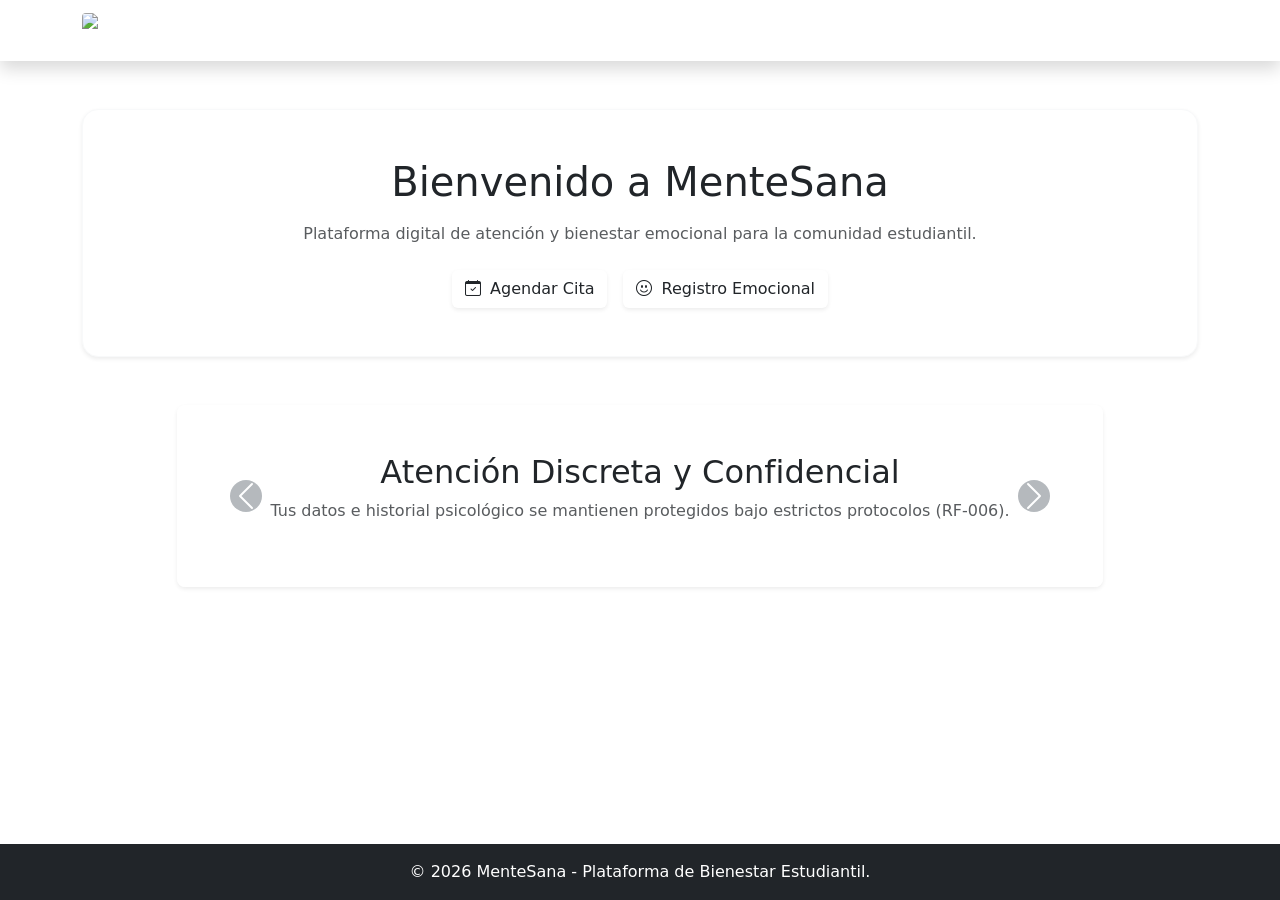
==== index.html @ 81ce1875 "Estructura completa del proyecto MENTE_SANA" ====
<!DOCTYPE html>
<html lang="es">
<head>
  <meta charset="UTF-8">
  <meta name="viewport" content="width=device-width, initial-scale=1.0">
  <meta name="description" content="Plataforma MenteSana para bienestar psicológico estudiantil">
  <title>MenteSana - Inicio</title>

  <!-- Bootstrap 5 CSS CDN -->
  <link href="https://cdn.jsdelivr.net/npm/bootstrap@5.3.3/dist/css/bootstrap.min.css" rel="stylesheet">
  <!-- Bootstrap Icons CDN -->
  <link rel="stylesheet" href="https://cdn.jsdelivr.net/npm/bootstrap-icons@1.11.3/font/bootstrap-icons.min.css">

  <!-- CORRECCIÓN AQUÍ: Se agregó rel="stylesheet" -->
  <link rel="stylesheet" href="styles.css">
</head>
<body class="d-flex flex-column min-vh-100">

  <!-- HEADER Y NAVBAR -->
  <header>
    <nav class="navbar navbar-expand-lg navbar-dark navbar-custom shadow">
      <div class="container">
        
        <!-- LOGO DE MENTESANA -->
        <a class="navbar-brand fw-bold d-flex align-items-center gap-2 text-white" href="index.html">
          <img src="img/logo-mentesana.jpeg" alt="Logo MenteSana" height="35" class="d-inline-block align-text-top rounded-1">
          MenteSana
        </a>

        <button class="navbar-toggler border-white" type="button" data-bs-toggle="collapse" data-bs-target="#navbarNav" aria-controls="navbarNav" aria-expanded="false" aria-label="Abrir menú de navegación">
          <span class="navbar-toggler-icon"></span>
        </button>
        <div class="collapse navbar-collapse" id="navbarNav">
          <ul class="navbar-nav ms-auto">
            <li class="nav-item"><a class="nav-link active text-white fw-bold" href="index.html">Inicio</a></li>
            <li class="nav-item"><a class="nav-link text-white" href="citas.html">Citas</a></li>
            <li class="nav-item"><a class="nav-link text-white" href="emocional.html">Diario y Contacto</a></li>
            <li class="nav-item"><a class="nav-link text-white" href="admin.html">Acceso Admin</a></li>
          </ul>
        </div>
      </div>
    </nav>
  </header>

  <!-- MAIN / CONTENIDO PRINCIPAL -->
  <main class="container my-5">
    
    <!-- SECCIÓN HERO DE BIENVENIDA -->
    <section id="hero" class="text-center py-5 px-3 rounded-4 shadow-sm mb-5 bg-white border border-light">
      <div class="row justify-content-center">
        <div class="col-12 col-lg-8">
          <h1 class="h1-style mb-3">Bienvenido a MenteSana</h1>
          <p class="subtitulo text-muted mb-4">Plataforma digital de atención y bienestar emocional para la comunidad estudiantil.</p>
          <div class="d-flex justify-content-center gap-3 flex-wrap">
            <a href="citas.html" class="btn btn-primary-mente rounded-2 shadow-sm">
              <i class="bi bi-calendar-check me-1" aria-hidden="true"></i> Agendar Cita
            </a>
            <a href="emocional.html" class="btn btn-secondary-mente rounded-2 shadow-sm">
              <i class="bi bi-emoji-smile me-1" aria-hidden="true"></i> Registro Emocional
            </a>
          </div>
        </div>
      </div>
    </section>

    <!-- CARRUSEL DE BOOTSTRAP -->
    <section class="row justify-content-center mb-5">
      <div class="col-12 col-md-10">
        <div id="carouselBienestar" class="carousel slide rounded-3 overflow-hidden shadow-sm" data-bs-ride="carousel">
          <div class="carousel-indicators">
            <button type="button" data-bs-target="#carouselBienestar" data-bs-slide-to="0" class="active" aria-current="true" aria-label="Diapositiva 1"></button>
            <button type="button" data-bs-target="#carouselBienestar" data-bs-slide-to="1" aria-label="Diapositiva 2"></button>
          </div>
          <div class="carousel-inner">
            <div class="carousel-item active bg-white p-5 text-center">
              <i class="bi bi-shield-heart display-4 mb-3 text-primary-mente" aria-hidden="true"></i>
              <h2 class="h2-style">Atención Discreta y Confidencial</h2>
              <p class="text-muted">Tus datos e historial psicológico se mantienen protegidos bajo estrictos protocolos (RF-006).</p>
            </div>
            <div class="carousel-item bg-white p-5 text-center">
              <i class="bi bi-clock-history display-4 mb-3 text-primary-mente" aria-hidden="true"></i>
              <h2 class="h2-style">Gestión de Citas Rápida</h2>
              <p class="text-muted">Consulta la disponibilidad de los especialistas y agenda tu cita médica web en pocos clics (RF-002).</p>
            </div>
          </div>
          <button class="carousel-control-prev" type="button" data-bs-target="#carouselBienestar" data-bs-slide="prev">
            <span class="carousel-control-prev-icon bg-secondary rounded-circle" aria-hidden="true"></span>
            <span class="visually-hidden">Anterior</span>
          </button>
          <button class="carousel-control-next" type="button" data-bs-target="#carouselBienestar" data-bs-slide="next">
            <span class="carousel-control-next-icon bg-secondary rounded-circle" aria-hidden="true"></span>
            <span class="visually-hidden">Siguiente</span>
          </button>
        </div>
      </div>
    </section>

  </main>

  <!-- FOOTER SEMÁNTICO -->
  <footer class="text-center py-3 mt-auto bg-dark text-white">
    <div class="container">
      <p class="mb-0">&copy; 2026 MenteSana - Plataforma de Bienestar Estudiantil.</p>
    </div>
  </footer>

  <!-- BOOTSTRAP JS -->
  <script src="https://cdn.jsdelivr.net/npm/bootstrap@5.3.3/dist/js/bootstrap.bundle.min.js"></script>
</body>
</html>
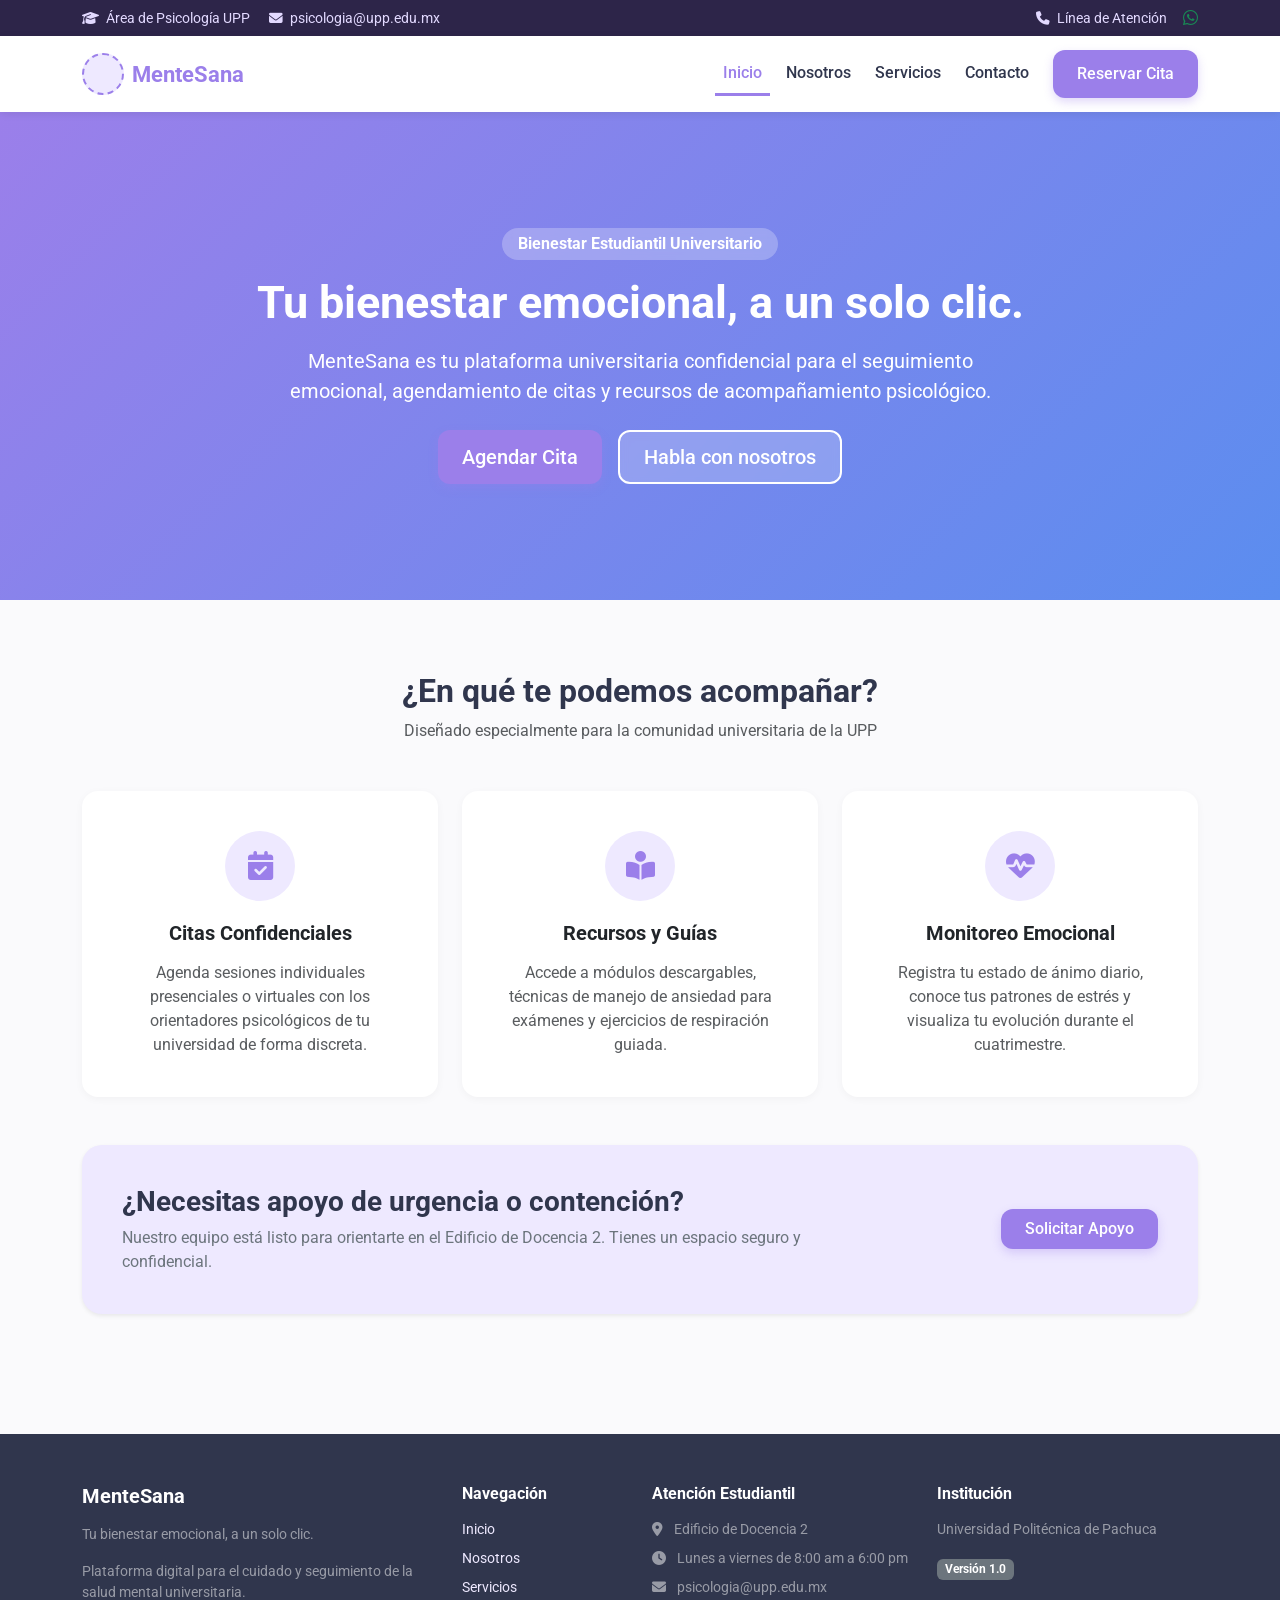
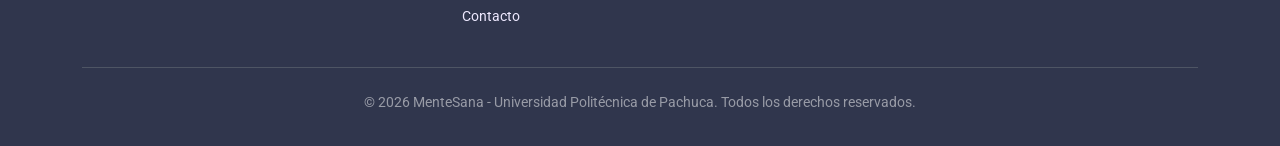
==== commit ea852fef: "Creacion de index con colores y formas de acuerdo a la guia de estilo :wq# Creacion de index con col" ====
--- a/index.html
+++ b/index.html
@@ -1,110 +1,185 @@
 <!DOCTYPE html>
 <html lang="es">
 <head>
-  <meta charset="UTF-8">
-  <meta name="viewport" content="width=device-width, initial-scale=1.0">
-  <meta name="description" content="Plataforma MenteSana para bienestar psicológico estudiantil">
-  <title>MenteSana - Inicio</title>
+    <meta charset="UTF-8">
+    <meta name="viewport" content="width=device-width, initial-scale=1.0">
+    <title>MenteSana - Inicio</title>
 
-  <!-- Bootstrap 5 CSS CDN -->
-  <link href="https://cdn.jsdelivr.net/npm/bootstrap@5.3.3/dist/css/bootstrap.min.css" rel="stylesheet">
-  <!-- Bootstrap Icons CDN -->
-  <link rel="stylesheet" href="https://cdn.jsdelivr.net/npm/bootstrap-icons@1.11.3/font/bootstrap-icons.min.css">
-
-  <!-- CORRECCIÓN AQUÍ: Se agregó rel="stylesheet" -->
-  <link rel="stylesheet" href="styles.css">
+    <!-- Bootstrap 5 CSS -->
+    <link href="https://cdn.jsdelivr.net/npm/bootstrap@5.3.3/dist/css/bootstrap.min.css" rel="stylesheet">
+    <!-- FontAwesome para Iconos -->
+    <link rel="stylesheet" href="https://cdnjs.cloudflare.com/ajax/libs/font-awesome/6.5.1/css/all.min.css">
+    <!-- Google Fonts (Roboto) -->
+    <link href="https://fonts.googleapis.com/css2?family=Roboto:wght@300;400;500;700&display=swap" rel="stylesheet">
+    
+    <!-- Estilos Propios (Vinculados a css/estilos.css) -->
+    <link rel="stylesheet" href="css/estilos.css">
 </head>
 <body class="d-flex flex-column min-vh-100">
 
-  <!-- HEADER Y NAVBAR -->
-  <header>
-    <nav class="navbar navbar-expand-lg navbar-dark navbar-custom shadow">
-      <div class="container">
-        
-        <!-- LOGO DE MENTESANA -->
-        <a class="navbar-brand fw-bold d-flex align-items-center gap-2 text-white" href="index.html">
-          <img src="img/logo-mentesana.jpeg" alt="Logo MenteSana" height="35" class="d-inline-block align-text-top rounded-1">
-          MenteSana
-        </a>
+    <!-- 1. BARRA SUPERIOR DE CONTACTO E INFORMACIÓN UNIVERSITARIA -->
+    <div class="top-bar py-2">
+        <div class="container d-flex justify-content-between align-items-center flex-wrap gap-2">
+            <div>
+                <span class="me-3"><i class="fa-solid fa-graduation-cap me-1"></i> Área de Psicología UPP</span>
+                <span><i class="fa-solid fa-envelope me-1"></i> psicologia@upp.edu.mx</span>
+            </div>
+            <div class="d-flex align-items-center gap-3">
+                <a href="contacto.html"><i class="fa-solid fa-phone me-1"></i> Línea de Atención</a>
+                <a href="https://wa.me/" target="_blank" class="text-success"><i class="fa-brands fa-whatsapp fa-lg"></i></a>
+            </div>
+        </div>
+    </div>
 
-        <button class="navbar-toggler border-white" type="button" data-bs-toggle="collapse" data-bs-target="#navbarNav" aria-controls="navbarNav" aria-expanded="false" aria-label="Abrir menú de navegación">
-          <span class="navbar-toggler-icon"></span>
-        </button>
-        <div class="collapse navbar-collapse" id="navbarNav">
-          <ul class="navbar-nav ms-auto">
-            <li class="nav-item"><a class="nav-link active text-white fw-bold" href="index.html">Inicio</a></li>
-            <li class="nav-item"><a class="nav-link text-white" href="citas.html">Citas</a></li>
-            <li class="nav-item"><a class="nav-link text-white" href="emocional.html">Diario y Contacto</a></li>
-            <li class="nav-item"><a class="nav-link text-white" href="admin.html">Acceso Admin</a></li>
-          </ul>
+    <!-- 2. BARRA DE NAVEGACIÓN -->
+    <nav class="navbar navbar-expand-lg navbar-mentesana sticky-top">
+        <div class="container">
+            <a class="navbar-brand d-flex align-items-center gap-2" href="index.html">
+                <!-- Espacio reservado para el nuevo logo -->
+                <div class="logo-placeholder">
+                    <!-- Aquí irá el tag <img> del nuevo logo -->
+                </div>
+                <span>Mente<span style="color: var(--morado-principal);">Sana</span></span>
+            </a>
+            <button class="navbar-toggler border-0" type="button" data-bs-toggle="collapse" data-bs-target="#navbarNav" aria-controls="navbarNav" aria-expanded="false" aria-label="Toggle navigation">
+                <span class="navbar-toggler-icon"></span>
+            </button>
+            <div class="collapse navbar-collapse" id="navbarNav">
+                <ul class="navbar-nav ms-auto gap-2">
+                    <li class="nav-item"><a class="nav-link active" href="index.html">Inicio</a></li>
+                    <li class="nav-item"><a class="nav-link" href="nosotros.html">Nosotros</a></li>
+                    <li class="nav-item"><a class="nav-link" href="servicios.html">Servicios</a></li>
+                    <li class="nav-item"><a class="nav-link" href="contacto.html">Contacto</a></li>
+                </ul>
+                <a href="contacto.html" class="btn btn-morado ms-lg-3 mt-2 mt-lg-0 px-4">Reservar Cita</a>
+            </div>
         </div>
-      </div>
     </nav>
-  </header>
 
-  <!-- MAIN / CONTENIDO PRINCIPAL -->
-  <main class="container my-5">
-    
-    <!-- SECCIÓN HERO DE BIENVENIDA -->
-    <section id="hero" class="text-center py-5 px-3 rounded-4 shadow-sm mb-5 bg-white border border-light">
-      <div class="row justify-content-center">
-        <div class="col-12 col-lg-8">
-          <h1 class="h1-style mb-3">Bienvenido a MenteSana</h1>
-          <p class="subtitulo text-muted mb-4">Plataforma digital de atención y bienestar emocional para la comunidad estudiantil.</p>
-          <div class="d-flex justify-content-center gap-3 flex-wrap">
-            <a href="citas.html" class="btn btn-primary-mente rounded-2 shadow-sm">
-              <i class="bi bi-calendar-check me-1" aria-hidden="true"></i> Agendar Cita
-            </a>
-            <a href="emocional.html" class="btn btn-secondary-mente rounded-2 shadow-sm">
-              <i class="bi bi-emoji-smile me-1" aria-hidden="true"></i> Registro Emocional
-            </a>
-          </div>
+    <!-- 3. HERO / PRESENTACIÓN PRINCIPAL -->
+    <header class="hero-section text-center d-flex align-items-center">
+        <div class="container py-3">
+            <span class="badge rounded-pill px-3 py-2 mb-3 fs-6" style="background-color: rgba(255,255,255,0.25); backdrop-filter: blur(5px);">
+                Bienestar Estudiantil Universitario
+            </span>
+            <h1 class="display-4 fw-bold mb-3">Tu bienestar emocional, a un solo clic.</h1>
+            <p class="lead mb-4 mx-auto" style="max-width: 720px;">
+                MenteSana es tu plataforma universitaria confidencial para el seguimiento emocional, agendamiento de citas y recursos de acompañamiento psicológico.
+            </p>
+            
+            <!-- Espacio reservado para imagen principal si deciden agregarla después -->
+            <div class="hero-img-placeholder mb-4 d-none">
+                <!-- Aquí irá el tag <img> principal -->
+            </div>
+
+            <div class="d-flex justify-content-center gap-3 flex-wrap">
+                <a href="servicios.html" class="btn btn-morado btn-lg px-4">Agendar Cita</a>
+                <a href="contacto.html" class="btn btn-outline-lavanda btn-lg px-4">Habla con nosotros</a>
+            </div>
         </div>
-      </div>
-    </section>
+    </header>
 
-    <!-- CARRUSEL DE BOOTSTRAP -->
-    <section class="row justify-content-center mb-5">
-      <div class="col-12 col-md-10">
-        <div id="carouselBienestar" class="carousel slide rounded-3 overflow-hidden shadow-sm" data-bs-ride="carousel">
-          <div class="carousel-indicators">
-            <button type="button" data-bs-target="#carouselBienestar" data-bs-slide-to="0" class="active" aria-current="true" aria-label="Diapositiva 1"></button>
-            <button type="button" data-bs-target="#carouselBienestar" data-bs-slide-to="1" aria-label="Diapositiva 2"></button>
-          </div>
-          <div class="carousel-inner">
-            <div class="carousel-item active bg-white p-5 text-center">
-              <i class="bi bi-shield-heart display-4 mb-3 text-primary-mente" aria-hidden="true"></i>
-              <h2 class="h2-style">Atención Discreta y Confidencial</h2>
-              <p class="text-muted">Tus datos e historial psicológico se mantienen protegidos bajo estrictos protocolos (RF-006).</p>
+    <!-- 4. CONTENIDO PRINCIPAL Y CARACTERÍSTICAS -->
+    <main class="container my-5 py-4">
+        <div class="text-center mb-5">
+            <h2 class="fw-bold" style="color: var(--texto-principal);">¿En qué te podemos acompañar?</h2>
+            <p class="text-muted">Diseñado especialmente para la comunidad universitaria de la UPP</p>
+        </div>
+
+        <div class="row g-4 text-center">
+            <div class="col-md-4">
+                <div class="card card-servicio h-100 p-4 border-0">
+                    <div class="card-body">
+                        <div class="icon-container">
+                            <i class="fa-solid fa-calendar-check"></i>
+                        </div>
+                        <h3 class="h5 card-title fw-bold mb-3">Citas Confidenciales</h3>
+                        <p class="card-text text-muted">Agenda sesiones individuales presenciales o virtuales con los orientadores psicológicos de tu universidad de forma discreta.</p>
+                    </div>
+                </div>
             </div>
-            <div class="carousel-item bg-white p-5 text-center">
-              <i class="bi bi-clock-history display-4 mb-3 text-primary-mente" aria-hidden="true"></i>
-              <h2 class="h2-style">Gestión de Citas Rápida</h2>
-              <p class="text-muted">Consulta la disponibilidad de los especialistas y agenda tu cita médica web en pocos clics (RF-002).</p>
+            <div class="col-md-4">
+                <div class="card card-servicio h-100 p-4 border-0">
+                    <div class="card-body">
+                        <div class="icon-container">
+                            <i class="fa-solid fa-book-open-reader"></i>
+                        </div>
+                        <h3 class="h5 card-title fw-bold mb-3">Recursos y Guías</h3>
+                        <p class="card-text text-muted">Accede a módulos descargables, técnicas de manejo de ansiedad para exámenes y ejercicios de respiración guiada.</p>
+                    </div>
+                </div>
             </div>
-          </div>
-          <button class="carousel-control-prev" type="button" data-bs-target="#carouselBienestar" data-bs-slide="prev">
-            <span class="carousel-control-prev-icon bg-secondary rounded-circle" aria-hidden="true"></span>
-            <span class="visually-hidden">Anterior</span>
-          </button>
-          <button class="carousel-control-next" type="button" data-bs-target="#carouselBienestar" data-bs-slide="next">
-            <span class="carousel-control-next-icon bg-secondary rounded-circle" aria-hidden="true"></span>
-            <span class="visually-hidden">Siguiente</span>
-          </button>
+            <div class="col-md-4">
+                <div class="card card-servicio h-100 p-4 border-0">
+                    <div class="card-body">
+                        <div class="icon-container">
+                            <i class="fa-solid fa-heart-pulse"></i>
+                        </div>
+                        <h3 class="h5 card-title fw-bold mb-3">Monitoreo Emocional</h3>
+                        <p class="card-text text-muted">Registra tu estado de ánimo diario, conoce tus patrones de estrés y visualiza tu evolución durante el cuatrimestre.</p>
+                    </div>
+                </div>
+            </div>
         </div>
-      </div>
-    </section>
 
-  </main>
+        <!-- BANNER DE SOPORTE UNIVERSITARIO -->
+        <div class="uni-banner my-5 shadow-sm">
+            <div class="row align-items-center">
+                <div class="col-lg-8 text-center text-lg-start mb-3 mb-lg-0">
+                    <h3 class="fw-bold mb-2" style="color: var(--texto-principal);">¿Necesitas apoyo de urgencia o contención?</h3>
+                    <p class="mb-0 text-secondary">Nuestro equipo está listo para orientarte en el Edificio de Docencia 2. Tienes un espacio seguro y confidencial.</p>
+                </div>
+                <div class="col-lg-4 text-center text-lg-end">
+                    <a href="contacto.html" class="btn btn-morado px-4 py-2">Solicitar Apoyo</a>
+                </div>
+            </div>
+        </div>
+    </main>
 
-  <!-- FOOTER SEMÁNTICO -->
-  <footer class="text-center py-3 mt-auto bg-dark text-white">
-    <div class="container">
-      <p class="mb-0">&copy; 2026 MenteSana - Plataforma de Bienestar Estudiantil.</p>
-    </div>
-  </footer>
+    <!-- 5. PIE DE PÁGINA (FOOTER COMPLETO DE 4 COLUMNAS) -->
+    <footer class="footer-mentesana mt-auto">
+        <div class="container">
+            <div class="row g-4 mb-4 text-start">
+                <!-- Columna 1: Nombre y Eslogan -->
+                <div class="col-lg-4 col-md-6">
+                    <h5 class="fw-bold mb-3 text-white">MenteSana</h5>
+                    <p class="small text-white-50">Tu bienestar emocional, a un solo clic.</p>
+                    <p class="small text-white-50">Plataforma digital para el cuidado y seguimiento de la salud mental universitaria.</p>
+                </div>
+                <!-- Columna 2: Navegación -->
+                <div class="col-lg-2 col-md-6">
+                    <h6 class="fw-bold mb-3 text-white">Navegación</h6>
+                    <ul class="list-unstyled small">
+                        <li class="mb-2"><a href="index.html">Inicio</a></li>
+                        <li class="mb-2"><a href="nosotros.html">Nosotros</a></li>
+                        <li class="mb-2"><a href="servicios.html">Servicios</a></li>
+                        <li class="mb-2"><a href="contacto.html">Contacto</a></li>
+                    </ul>
+                </div>
+                <!-- Columna 3: Atención y Emergencias -->
+                <div class="col-lg-3 col-md-6">
+                    <h6 class="fw-bold mb-3 text-white">Atención Estudiantil</h6>
+                    <p class="small text-white-50 mb-2"><i class="fa-solid fa-location-dot me-2"></i> Edificio de Docencia 2</p>
+                    <p class="small text-white-50 mb-2"><i class="fa-solid fa-clock me-2"></i> Lunes a viernes de 8:00 am a 6:00 pm</p>
+                    <p class="small text-white-50"><i class="fa-solid fa-envelope me-2"></i> psicologia@upp.edu.mx</p>
+                </div>
+                <!-- Columna 4: Institucional -->
+                <div class="col-lg-3 col-md-6">
+                    <h6 class="fw-bold mb-3 text-white">Institución</h6>
+                    <p class="small text-white-50">Universidad Politécnica de Pachuca</p>
+                    <span class="badge bg-secondary">Versión 1.0</span>
+                </div>
+            </div>
+            <hr class="border-secondary opacity-50">
+            <div class="text-center py-2">
+                <p class="mb-0 small text-white-50">&copy; 2026 MenteSana - Universidad Politécnica de Pachuca. Todos los derechos reservados.</p>
+            </div>
+        </div>
+    </footer>
 
-  <!-- BOOTSTRAP JS -->
-  <script src="https://cdn.jsdelivr.net/npm/bootstrap@5.3.3/dist/js/bootstrap.bundle.min.js"></script>
+    <!-- Bootstrap 5 JS Bundle -->
+    <script src="https://cdn.jsdelivr.net/npm/bootstrap@5.3.3/dist/js/bootstrap.bundle.min.js"></script>
+    <!-- Script propio -->
+    <script src="js/main.js"></script>
 </body>
 </html>
--- a/css/estilos.css
+++ b/css/estilos.css
@@ -0,0 +1,251 @@
+/* ==========================================================================
+   MenteSana - Guía de Estilo Oficial (Material Design 3 Adaptado)
+   ========================================================================== */
+
+:root {
+    /* Paleta Oficial */
+    --morado-principal: #9B7FEA;
+    --azul-principal: #5B8DEF;
+    --azul-claro: #DCEEFF;
+    --lavanda: #EEE9FF;
+    --blanco: #FFFFFF;
+    --texto-principal: #30364D;
+
+    /* Variables secundarias */
+    --morado-hover: #8563E3;
+    --topbar-bg: #2D2549;
+    --topbar-text: #E2D9FF;
+    --bg-general: #FAFAFC;
+}
+
+/* Base Body y Tipografía */
+body {
+    font-family: 'Roboto', sans-serif;
+    color: var(--texto-principal);
+    background-color: var(--bg-general);
+}
+
+/* --------------------------------------------------------------------------
+   1. Top Bar Superior (Contactos / Info Rápida)
+   -------------------------------------------------------------------------- */
+.top-bar {
+    background-color: var(--topbar-bg);
+    color: var(--topbar-text);
+    font-size: 0.85rem;
+}
+
+.top-bar a {
+    color: var(--topbar-text);
+    text-decoration: none;
+    transition: color 0.2s ease;
+}
+
+.top-bar a:hover {
+    color: var(--blanco);
+}
+
+/* --------------------------------------------------------------------------
+   2. Navbar Principal
+   -------------------------------------------------------------------------- */
+.navbar-mentesana {
+    background-color: var(--blanco);
+    box-shadow: 0px 2px 8px rgba(0, 0, 0, 0.08);
+    padding-top: 0.75rem;
+    padding-bottom: 0.75rem;
+}
+
+.navbar-mentesana .navbar-brand {
+    color: var(--morado-principal);
+    font-weight: 700;
+    font-size: 1.4rem;
+}
+
+.navbar-mentesana .nav-link {
+    color: var(--texto-principal);
+    font-weight: 500;
+    padding: 0.5rem 1rem;
+    transition: all 0.2s ease;
+}
+
+.navbar-mentesana .nav-link:hover,
+.navbar-mentesana .nav-link.active {
+    color: var(--morado-principal);
+    border-bottom: 3px solid var(--morado-principal);
+}
+
+/* Placeholder para el Logo */
+.logo-placeholder {
+    width: 42px;
+    height: 42px;
+    border-radius: 50%;
+    border: 2px dashed var(--morado-principal);
+    background-color: var(--lavanda);
+    display: flex;
+    align-items: center;
+    justify-content: center;
+}
+
+/* --------------------------------------------------------------------------
+   3. Hero / Banner Principal
+   -------------------------------------------------------------------------- */
+.hero-section {
+    position: relative;
+    /* Fondo con degradado sobrio en lugar de la imagen */
+    background: linear-gradient(135deg, var(--morado-principal), var(--azul-principal));
+    color: var(--blanco);
+    padding: 100px 0;
+}
+
+.hero-section h1 {
+    font-size: 2.8rem;
+    font-weight: 700;
+}
+
+.hero-section p {
+    font-size: 1.25rem;
+    font-weight: 400;
+}
+
+/* Placeholder para la imagen principal del Hero */
+.hero-img-placeholder {
+    width: 100%;
+    max-width: 500px;
+    height: 250px;
+    margin: 0 auto;
+    border: 2px dashed rgba(255, 255, 255, 0.6);
+    border-radius: 16px;
+    background-color: rgba(255, 255, 255, 0.1);
+    display: flex;
+    align-items: center;
+    justify-content: center;
+    color: var(--blanco);
+}
+
+/* --------------------------------------------------------------------------
+   4. Botones (Material Design 3)
+   -------------------------------------------------------------------------- */
+.btn-morado {
+    background-color: var(--morado-principal);
+    color: var(--blanco);
+    border-radius: 12px;
+    font-weight: 500;
+    border: none;
+    padding: 12px 28px;
+    box-shadow: 0 4px 10px rgba(155, 127, 234, 0.3);
+    transition: all 0.3s ease;
+}
+
+.btn-morado:hover {
+    background-color: var(--morado-hover);
+    color: var(--blanco);
+    transform: translateY(-2px);
+    box-shadow: 0 6px 14px rgba(155, 127, 234, 0.4);
+}
+
+.btn-outline-lavanda {
+    background-color: rgba(255, 255, 255, 0.2);
+    color: var(--blanco);
+    border: 2px solid var(--blanco);
+    border-radius: 12px;
+    font-weight: 500;
+    padding: 10px 26px;
+    backdrop-filter: blur(4px);
+    transition: all 0.3s ease;
+}
+
+.btn-outline-lavanda:hover {
+    background-color: var(--blanco);
+    color: var(--morado-principal);
+    transform: translateY(-2px);
+}
+
+/* --------------------------------------------------------------------------
+   5. Tarjetas y Módulos
+   -------------------------------------------------------------------------- */
+.card-servicio {
+    background-color: var(--blanco);
+    border: 1px solid var(--lavanda);
+    border-radius: 16px;
+    transition: all 0.3s ease;
+    box-shadow: 0 2px 8px rgba(0, 0, 0, 0.04);
+}
+
+.card-servicio:hover {
+    transform: translateY(-5px);
+    box-shadow: 0 8px 20px rgba(155, 127, 234, 0.18);
+    border-color: var(--morado-principal);
+}
+
+.icon-container {
+    width: 70px;
+    height: 70px;
+    background-color: var(--lavanda);
+    color: var(--morado-principal);
+    border-radius: 50%;
+    display: flex;
+    align-items: center;
+    justify-content: center;
+    margin: 0 auto 1.25rem;
+    font-size: 1.8rem;
+}
+
+.uni-banner {
+    background-color: var(--lavanda);
+    border-radius: 20px;
+    padding: 40px;
+}
+
+/* --------------------------------------------------------------------------
+   6. Escala Emocional (RF-010)
+   -------------------------------------------------------------------------- */
+.emotion-scale input[type="radio"] {
+    display: none;
+}
+
+.emotion-scale label {
+    cursor: pointer;
+    font-size: 2rem;
+    padding: 12px;
+    border-radius: 50%;
+    border: 2px solid #e0e0e0;
+    transition: all 0.25s ease-in-out;
+    background-color: var(--blanco);
+    width: 60px;
+    height: 60px;
+    display: flex;
+    align-items: center;
+    justify-content: center;
+}
+
+.emotion-scale label:hover {
+    transform: translateY(-3px);
+    border-color: var(--morado-principal);
+    box-shadow: 0 4px 10px rgba(0, 0, 0, 0.1);
+}
+
+.emotion-scale input[type="radio"]:checked + label {
+    transform: scale(1.15);
+    border-color: var(--morado-principal);
+    background-color: var(--lavanda);
+    box-shadow: 0 4px 12px rgba(155, 127, 234, 0.3);
+}
+
+/* --------------------------------------------------------------------------
+   7. Footer (Pie de Página)
+   -------------------------------------------------------------------------- */
+.footer-mentesana {
+    background-color: var(--texto-principal);
+    color: var(--blanco);
+    padding-top: 50px;
+    padding-bottom: 25px;
+}
+
+.footer-mentesana a {
+    color: var(--lavanda);
+    text-decoration: none;
+    transition: color 0.2s ease;
+}
+
+.footer-mentesana a:hover {
+    color: var(--blanco);
+}
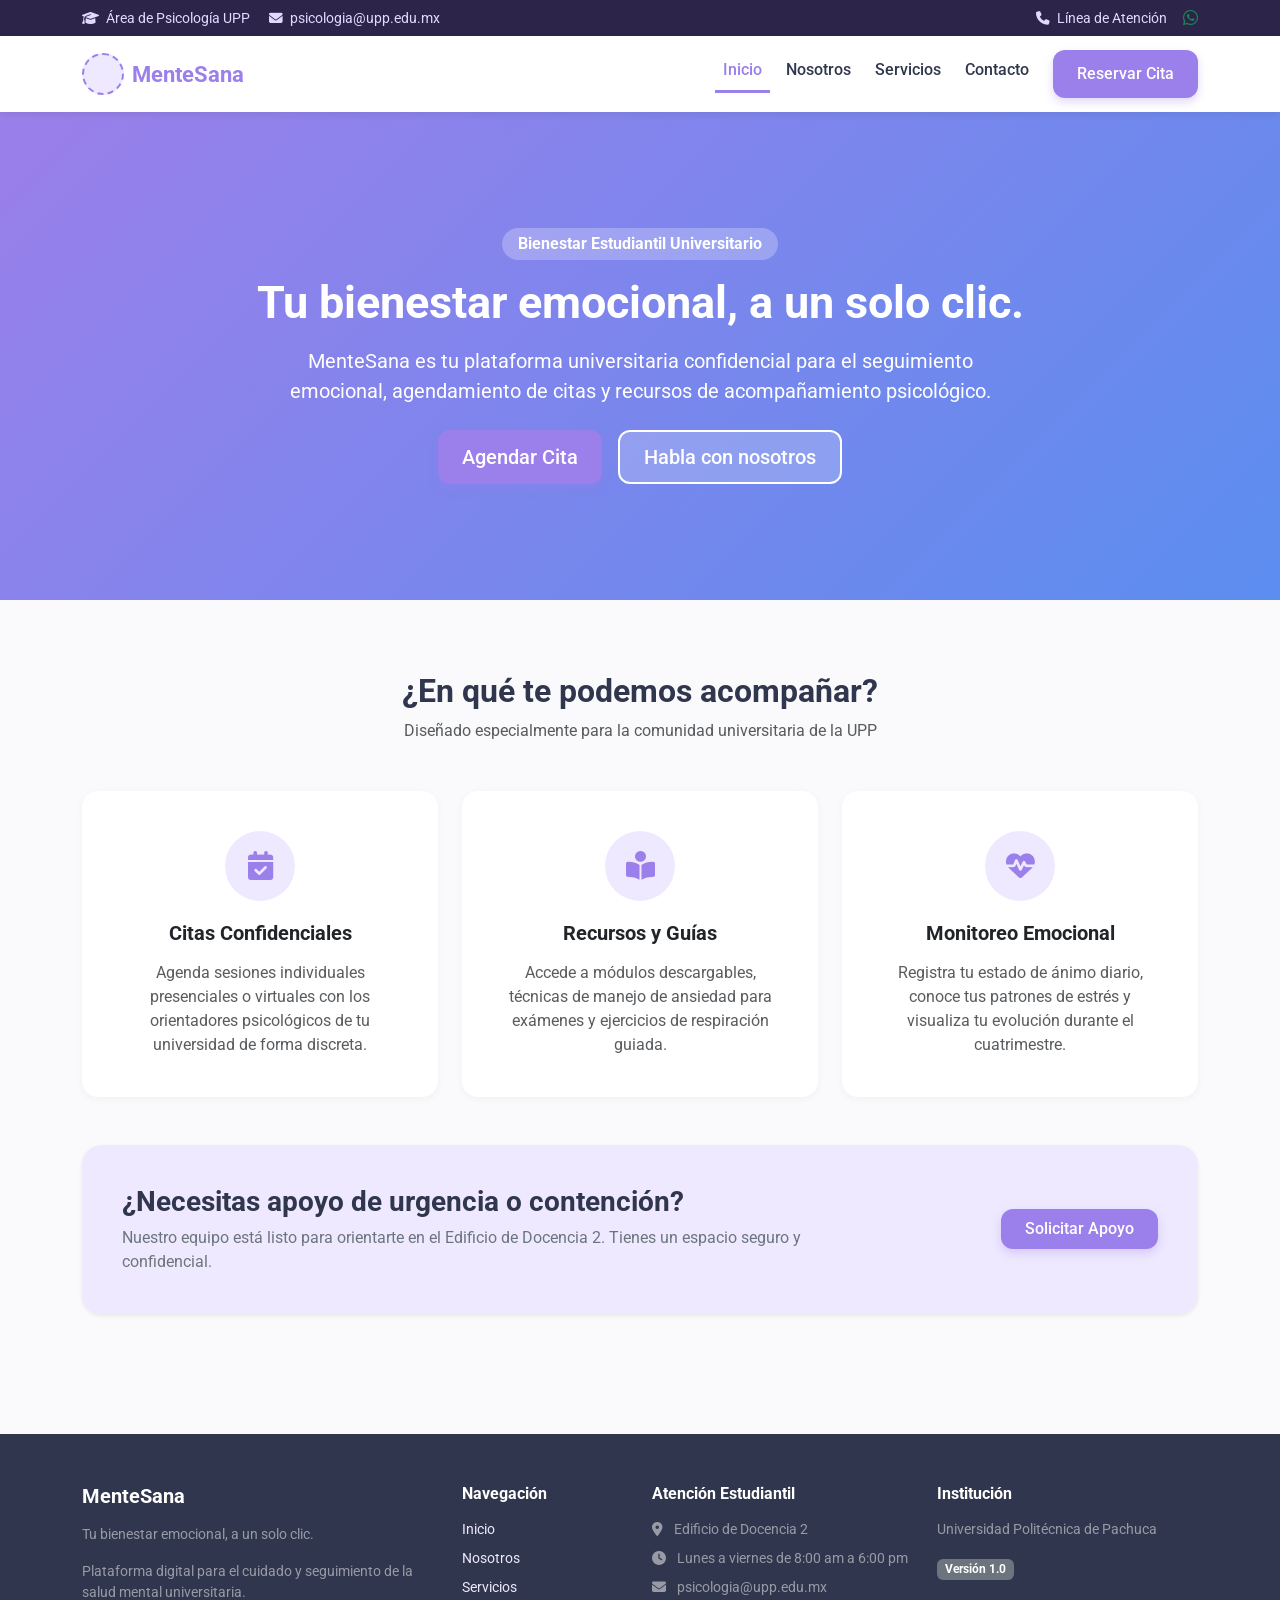
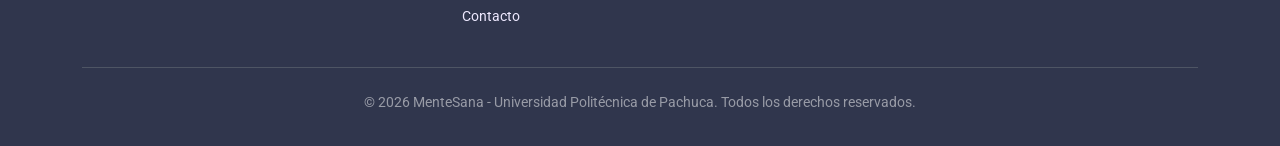
==== commit af38da4b: "Menú offcanvas aplicado a index.html" ====
--- a/index.html
+++ b/index.html
@@ -31,30 +31,51 @@
         </div>
     </div>
 
-    <!-- 2. BARRA DE NAVEGACIÓN -->
-    <nav class="navbar navbar-expand-lg navbar-mentesana sticky-top">
-        <div class="container">
-            <a class="navbar-brand d-flex align-items-center gap-2" href="index.html">
-                <!-- Espacio reservado para el nuevo logo -->
-                <div class="logo-placeholder">
-                    <!-- Aquí irá el tag <img> del nuevo logo -->
-                </div>
-                <span>Mente<span style="color: var(--morado-principal);">Sana</span></span>
-            </a>
-            <button class="navbar-toggler border-0" type="button" data-bs-toggle="collapse" data-bs-target="#navbarNav" aria-controls="navbarNav" aria-expanded="false" aria-label="Toggle navigation">
-                <span class="navbar-toggler-icon"></span>
-            </button>
-            <div class="collapse navbar-collapse" id="navbarNav">
+   <!-- 2. BARRA DE NAVEGACIÓN - Menú Offcanvas Móvil -->
+<nav class="navbar navbar-expand-lg navbar-mentesana sticky-top">
+    <div class="container">
+        <a class="navbar-brand d-flex align-items-center gap-2" href="index.html">
+            <div class="logo-placeholder">
+                <!-- Aquí irá el tag <img> del nuevo logo -->
+            </div>
+            <span>Mente<span style="color: var(--morado-principal);">Sana</span></span>
+        </a>
+
+        <!-- Botón Hamburguesa → Abre el cajón lateral -->
+        <button class="navbar-toggler border-0" type="button" 
+                data-bs-toggle="offcanvas" 
+                data-bs-target="#menuNavegacion" 
+                aria-controls="menuNavegacion" 
+                aria-expanded="false" 
+                aria-label="Toggle navigation">
+            <span class="navbar-toggler-icon"></span>
+        </button>
+
+        <!-- Cajón Lateral / Offcanvas -->
+        <div class="offcanvas offcanvas-end" tabindex="-1" id="menuNavegacion" aria-labelledby="menuNavegacionTitulo">
+            <div class="offcanvas-header border-bottom">
+                <h5 class="offcanvas-title fw-bold" id="menuNavegacionTitulo">
+                    Mente<span style="color: var(--morado-principal);">Sana</span>
+                </h5>
+                <button type="button" class="btn-close" data-bs-dismiss="offcanvas" aria-label="Cerrar"></button>
+            </div>
+            <div class="offcanvas-body">
                 <ul class="navbar-nav ms-auto gap-2">
                     <li class="nav-item"><a class="nav-link active" href="index.html">Inicio</a></li>
                     <li class="nav-item"><a class="nav-link" href="nosotros.html">Nosotros</a></li>
                     <li class="nav-item"><a class="nav-link" href="servicios.html">Servicios</a></li>
                     <li class="nav-item"><a class="nav-link" href="contacto.html">Contacto</a></li>
                 </ul>
-                <a href="contacto.html" class="btn btn-morado ms-lg-3 mt-2 mt-lg-0 px-4">Reservar Cita</a>
-            </div>
-        </div>
-    </nav>
+                <div class="mt-3 d-lg-none">
+                    <a href="contacto.html" class="btn btn-morado w-100">Reservar Cita</a>
+                </div>
+                <div class="d-none d-lg-block mt-0 ms-lg-3">
+                    <a href="contacto.html" class="btn btn-morado px-4">Reservar Cita</a>
+                </div>
+            </div>
+        </div>
+    </div>
+</nav>
 
     <!-- 3. HERO / PRESENTACIÓN PRINCIPAL -->
     <header class="hero-section text-center d-flex align-items-center">
--- a/css/estilos.css
+++ b/css/estilos.css
@@ -10,7 +10,7 @@
     --lavanda: #EEE9FF;
     --blanco: #FFFFFF;
     --texto-principal: #30364D;
-
+    
     /* Variables secundarias */
     --morado-hover: #8563E3;
     --topbar-bg: #2D2549;
@@ -167,7 +167,7 @@
     border: 1px solid var(--lavanda);
     border-radius: 16px;
     transition: all 0.3s ease;
-    box-shadow: 0 2px 8px rgba(0, 0, 0, 0.04);
+    box-shadow: 0 2px 8px rgba(0,0,0,0.04);
 }
 
 .card-servicio:hover {
@@ -196,42 +196,7 @@
 }
 
 /* --------------------------------------------------------------------------
-   6. Escala Emocional (RF-010)
-   -------------------------------------------------------------------------- */
-.emotion-scale input[type="radio"] {
-    display: none;
-}
-
-.emotion-scale label {
-    cursor: pointer;
-    font-size: 2rem;
-    padding: 12px;
-    border-radius: 50%;
-    border: 2px solid #e0e0e0;
-    transition: all 0.25s ease-in-out;
-    background-color: var(--blanco);
-    width: 60px;
-    height: 60px;
-    display: flex;
-    align-items: center;
-    justify-content: center;
-}
-
-.emotion-scale label:hover {
-    transform: translateY(-3px);
-    border-color: var(--morado-principal);
-    box-shadow: 0 4px 10px rgba(0, 0, 0, 0.1);
-}
-
-.emotion-scale input[type="radio"]:checked + label {
-    transform: scale(1.15);
-    border-color: var(--morado-principal);
-    background-color: var(--lavanda);
-    box-shadow: 0 4px 12px rgba(155, 127, 234, 0.3);
-}
-
-/* --------------------------------------------------------------------------
-   7. Footer (Pie de Página)
+   6. Footer (Pie de Página)
    -------------------------------------------------------------------------- */
 .footer-mentesana {
     background-color: var(--texto-principal);
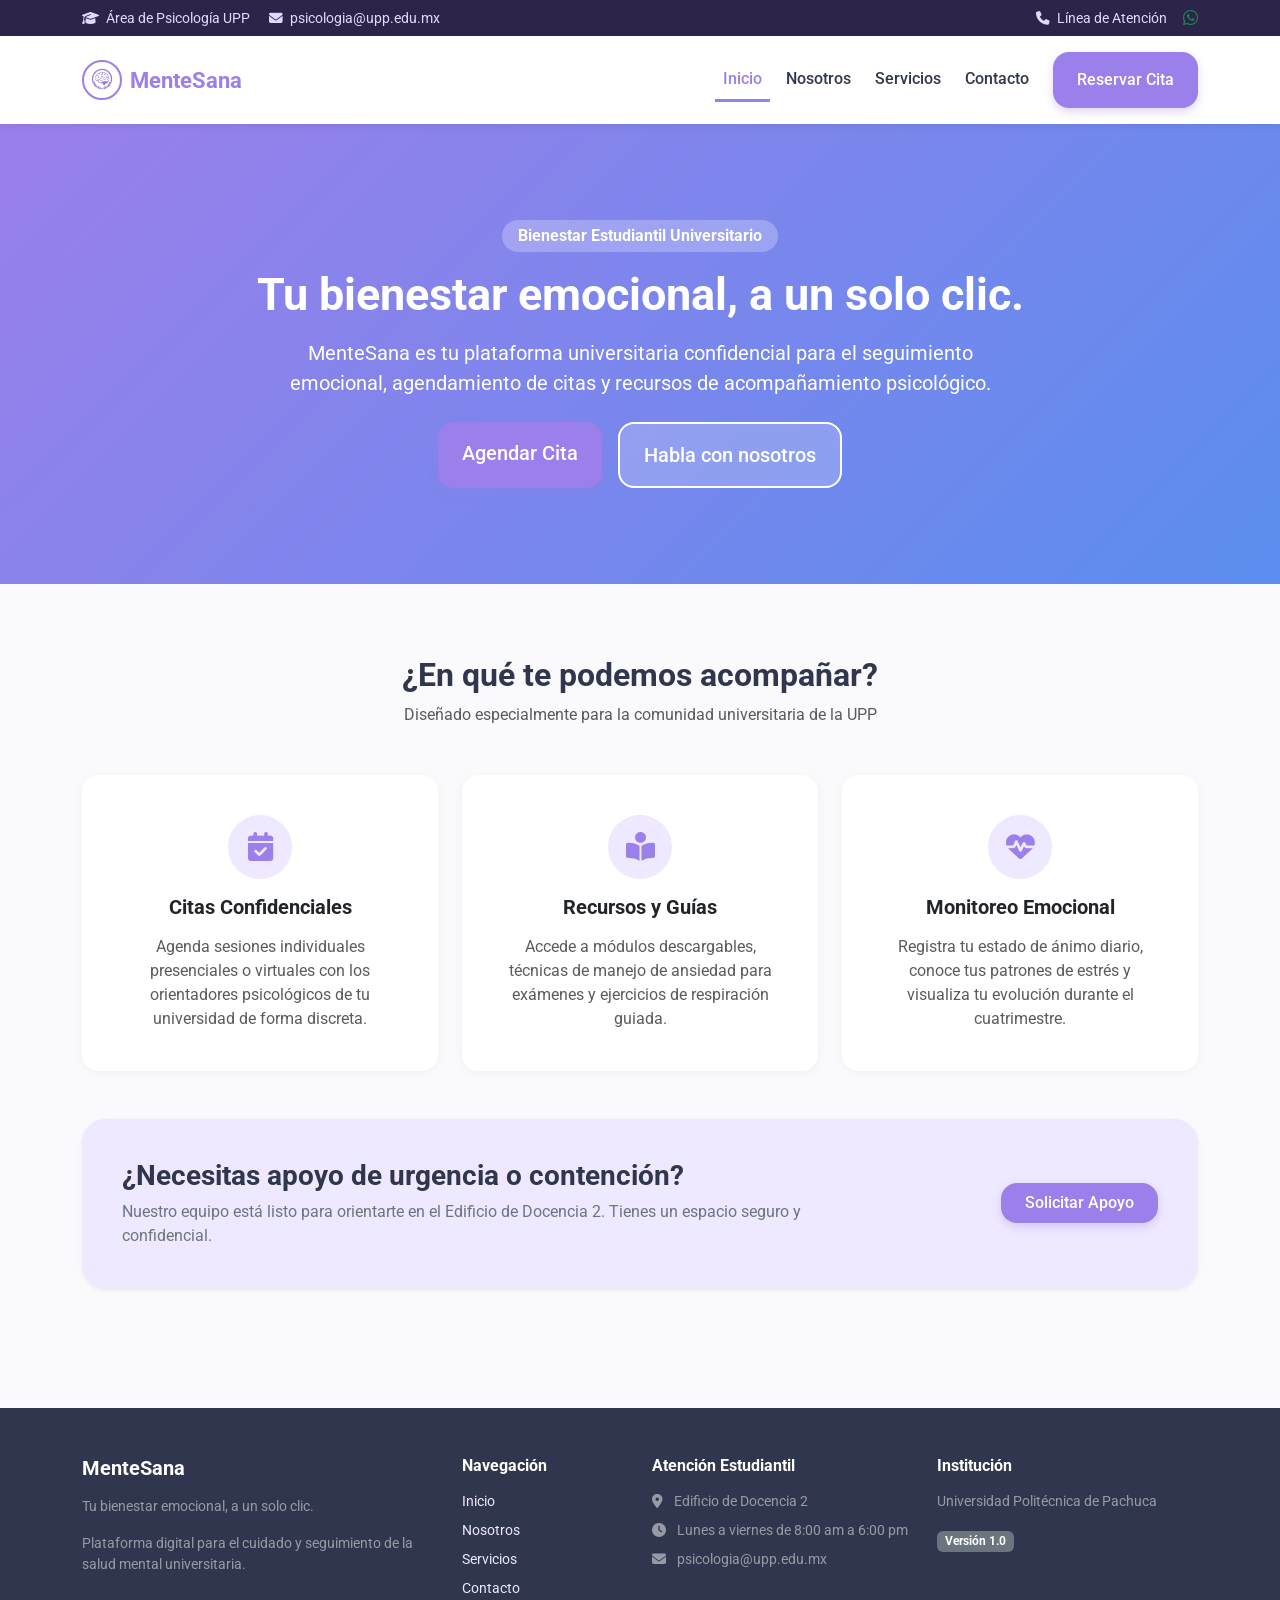
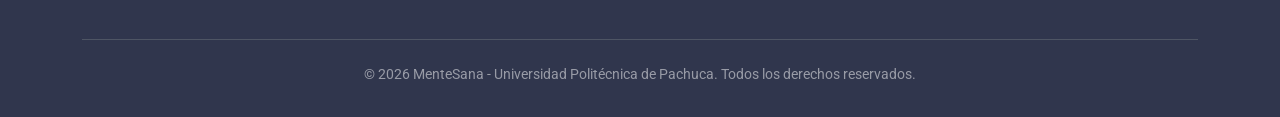
==== commit 76d24912: "Actualizacion con el icono oficial de la app web en navbar y favicon" ====
--- a/index.html
+++ b/index.html
@@ -4,6 +4,9 @@
     <meta charset="UTF-8">
     <meta name="viewport" content="width=device-width, initial-scale=1.0">
     <title>MenteSana - Inicio</title>
+
+    <!-- Favicon de la App Web -->
+    <link rel="icon" type="image/jpeg" href="img/logo-mentesana.jpeg">
 
     <!-- Bootstrap 5 CSS -->
     <link href="https://cdn.jsdelivr.net/npm/bootstrap@5.3.3/dist/css/bootstrap.min.css" rel="stylesheet">
@@ -12,12 +15,12 @@
     <!-- Google Fonts (Roboto) -->
     <link href="https://fonts.googleapis.com/css2?family=Roboto:wght@300;400;500;700&display=swap" rel="stylesheet">
     
-    <!-- Estilos Propios (Vinculados a css/estilos.css) -->
+    <!-- Estilos Propios -->
     <link rel="stylesheet" href="css/estilos.css">
 </head>
 <body class="d-flex flex-column min-vh-100">
 
-    <!-- 1. BARRA SUPERIOR DE CONTACTO E INFORMACIÓN UNIVERSITARIA -->
+    <!-- TOP BAR Y NAVBAR -->
     <div class="top-bar py-2">
         <div class="container d-flex justify-content-between align-items-center flex-wrap gap-2">
             <div>
@@ -31,51 +34,27 @@
         </div>
     </div>
 
-   <!-- 2. BARRA DE NAVEGACIÓN - Menú Offcanvas Móvil -->
-<nav class="navbar navbar-expand-lg navbar-mentesana sticky-top">
-    <div class="container">
-        <a class="navbar-brand d-flex align-items-center gap-2" href="index.html">
-            <div class="logo-placeholder">
-                <!-- Aquí irá el tag <img> del nuevo logo -->
-            </div>
-            <span>Mente<span style="color: var(--morado-principal);">Sana</span></span>
-        </a>
-
-        <!-- Botón Hamburguesa → Abre el cajón lateral -->
-        <button class="navbar-toggler border-0" type="button" 
-                data-bs-toggle="offcanvas" 
-                data-bs-target="#menuNavegacion" 
-                aria-controls="menuNavegacion" 
-                aria-expanded="false" 
-                aria-label="Toggle navigation">
-            <span class="navbar-toggler-icon"></span>
-        </button>
-
-        <!-- Cajón Lateral / Offcanvas -->
-        <div class="offcanvas offcanvas-end" tabindex="-1" id="menuNavegacion" aria-labelledby="menuNavegacionTitulo">
-            <div class="offcanvas-header border-bottom">
-                <h5 class="offcanvas-title fw-bold" id="menuNavegacionTitulo">
-                    Mente<span style="color: var(--morado-principal);">Sana</span>
-                </h5>
-                <button type="button" class="btn-close" data-bs-dismiss="offcanvas" aria-label="Cerrar"></button>
-            </div>
-            <div class="offcanvas-body">
+    <nav class="navbar navbar-expand-lg navbar-mentesana sticky-top">
+        <div class="container">
+            <a class="navbar-brand d-flex align-items-center gap-2" href="index.html">
+                <!-- Logo oficial agregado -->
+                <img src="img/logo-mentesana.jpeg" alt="Logo MenteSana" class="logo-nav">
+                <span>Mente<span style="color: var(--morado-principal);">Sana</span></span>
+            </a>
+            <button class="navbar-toggler border-0" type="button" data-bs-toggle="collapse" data-bs-target="#navbarNav">
+                <span class="navbar-toggler-icon"></span>
+            </button>
+            <div class="collapse navbar-collapse" id="navbarNav">
                 <ul class="navbar-nav ms-auto gap-2">
                     <li class="nav-item"><a class="nav-link active" href="index.html">Inicio</a></li>
                     <li class="nav-item"><a class="nav-link" href="nosotros.html">Nosotros</a></li>
                     <li class="nav-item"><a class="nav-link" href="servicios.html">Servicios</a></li>
                     <li class="nav-item"><a class="nav-link" href="contacto.html">Contacto</a></li>
                 </ul>
-                <div class="mt-3 d-lg-none">
-                    <a href="contacto.html" class="btn btn-morado w-100">Reservar Cita</a>
-                </div>
-                <div class="d-none d-lg-block mt-0 ms-lg-3">
-                    <a href="contacto.html" class="btn btn-morado px-4">Reservar Cita</a>
-                </div>
+                <a href="contacto.html" class="btn btn-morado ms-lg-3 mt-2 mt-lg-0 px-4">Reservar Cita</a>
             </div>
         </div>
-    </div>
-</nav>
+    </nav>
 
     <!-- 3. HERO / PRESENTACIÓN PRINCIPAL -->
     <header class="hero-section text-center d-flex align-items-center">
--- a/css/estilos.css
+++ b/css/estilos.css
@@ -1,37 +1,65 @@
 /* ==========================================================================
-   MenteSana - Guía de Estilo Oficial (Material Design 3 Adaptado)
+   MenteSana - Hoja de Estilos Global (Guía de Estilo Oficial)
    ========================================================================== */
 
+/* Importación oficial de la fuente Roboto */
+@import url('https://fonts.googleapis.com/css2?family=Roboto:wght@300;400;500;700&display=swap');
+
+/* --------------------------------------------------------------------------
+   1. Variables de Color Solicitadas (#3)
+   -------------------------------------------------------------------------- */
 :root {
-    /* Paleta Oficial */
+    /* Paleta Requerida */
+    --azul-principal: #5B8DEF;
     --morado-principal: #9B7FEA;
-    --azul-principal: #5B8DEF;
     --azul-claro: #DCEEFF;
     --lavanda: #EEE9FF;
+    --texto-principal: #30364D;
+
+    /* Colores Secundarios y de Apoyo */
     --blanco: #FFFFFF;
-    --texto-principal: #30364D;
-    
-    /* Variables secundarias */
     --morado-hover: #8563E3;
     --topbar-bg: #2D2549;
     --topbar-text: #E2D9FF;
     --bg-general: #FAFAFC;
-}
-
-/* Base Body y Tipografía */
+
+    /* ----------------------------------------------------------------------
+       Sistema de Espaciado en múltiplos de 8dp (8px)
+       ---------------------------------------------------------------------- */
+    --space-8: 8px;    /* 1x */
+    --space-16: 16px;  /* 2x */
+    --space-24: 24px;  /* 3x */
+    --space-32: 32px;  /* 4x */
+    --space-40: 40px;  /* 5x */
+    --space-48: 48px;  /* 6x */
+    --space-64: 64px;  /* 8x */
+    --space-80: 80px;  /* 10x */
+}
+
+/* --------------------------------------------------------------------------
+   2. Configuración Base y Tipografía Roboto
+   -------------------------------------------------------------------------- */
+* {
+    box-sizing: border-box;
+}
+
 body {
     font-family: 'Roboto', sans-serif;
     color: var(--texto-principal);
     background-color: var(--bg-general);
-}
-
-/* --------------------------------------------------------------------------
-   1. Top Bar Superior (Contactos / Info Rápida)
+    margin: 0;
+    padding: 0;
+}
+
+/* --------------------------------------------------------------------------
+   3. Top Bar Superior (Info Rápida)
    -------------------------------------------------------------------------- */
 .top-bar {
     background-color: var(--topbar-bg);
     color: var(--topbar-text);
     font-size: 0.85rem;
+    padding-top: var(--space-8);
+    padding-bottom: var(--space-8);
 }
 
 .top-bar a {
@@ -45,13 +73,13 @@
 }
 
 /* --------------------------------------------------------------------------
-   2. Navbar Principal
+   4. Barra de Navegación (Navbar)
    -------------------------------------------------------------------------- */
 .navbar-mentesana {
     background-color: var(--blanco);
     box-shadow: 0px 2px 8px rgba(0, 0, 0, 0.08);
-    padding-top: 0.75rem;
-    padding-bottom: 0.75rem;
+    padding-top: var(--space-16);
+    padding-bottom: var(--space-16);
 }
 
 .navbar-mentesana .navbar-brand {
@@ -63,7 +91,7 @@
 .navbar-mentesana .nav-link {
     color: var(--texto-principal);
     font-weight: 500;
-    padding: 0.5rem 1rem;
+    padding: var(--space-8) var(--space-16);
     transition: all 0.2s ease;
 }
 
@@ -75,8 +103,8 @@
 
 /* Placeholder para el Logo */
 .logo-placeholder {
-    width: 42px;
-    height: 42px;
+    width: 40px;
+    height: 40px;
     border-radius: 50%;
     border: 2px dashed var(--morado-principal);
     background-color: var(--lavanda);
@@ -86,51 +114,38 @@
 }
 
 /* --------------------------------------------------------------------------
-   3. Hero / Banner Principal
+   5. Hero / Banner Principal
    -------------------------------------------------------------------------- */
 .hero-section {
     position: relative;
-    /* Fondo con degradado sobrio en lugar de la imagen */
     background: linear-gradient(135deg, var(--morado-principal), var(--azul-principal));
     color: var(--blanco);
-    padding: 100px 0;
+    padding-top: var(--space-80);
+    padding-bottom: var(--space-80);
 }
 
 .hero-section h1 {
     font-size: 2.8rem;
     font-weight: 700;
+    margin-bottom: var(--space-16);
 }
 
 .hero-section p {
     font-size: 1.25rem;
     font-weight: 400;
-}
-
-/* Placeholder para la imagen principal del Hero */
-.hero-img-placeholder {
-    width: 100%;
-    max-width: 500px;
-    height: 250px;
-    margin: 0 auto;
-    border: 2px dashed rgba(255, 255, 255, 0.6);
-    border-radius: 16px;
-    background-color: rgba(255, 255, 255, 0.1);
-    display: flex;
-    align-items: center;
-    justify-content: center;
-    color: var(--blanco);
-}
-
-/* --------------------------------------------------------------------------
-   4. Botones (Material Design 3)
+    margin-bottom: var(--space-32);
+}
+
+/* --------------------------------------------------------------------------
+   6. Botones Institucionales
    -------------------------------------------------------------------------- */
 .btn-morado {
     background-color: var(--morado-principal);
     color: var(--blanco);
-    border-radius: 12px;
+    border-radius: var(--space-16);
     font-weight: 500;
     border: none;
-    padding: 12px 28px;
+    padding: var(--space-16) var(--space-32);
     box-shadow: 0 4px 10px rgba(155, 127, 234, 0.3);
     transition: all 0.3s ease;
 }
@@ -146,9 +161,9 @@
     background-color: rgba(255, 255, 255, 0.2);
     color: var(--blanco);
     border: 2px solid var(--blanco);
-    border-radius: 12px;
+    border-radius: var(--space-16);
     font-weight: 500;
-    padding: 10px 26px;
+    padding: var(--space-16) var(--space-32);
     backdrop-filter: blur(4px);
     transition: all 0.3s ease;
 }
@@ -160,49 +175,52 @@
 }
 
 /* --------------------------------------------------------------------------
-   5. Tarjetas y Módulos
+   7. Tarjetas y Módulos
    -------------------------------------------------------------------------- */
 .card-servicio {
     background-color: var(--blanco);
     border: 1px solid var(--lavanda);
-    border-radius: 16px;
+    border-radius: var(--space-16);
+    padding: var(--space-24);
     transition: all 0.3s ease;
     box-shadow: 0 2px 8px rgba(0,0,0,0.04);
 }
 
 .card-servicio:hover {
-    transform: translateY(-5px);
+    transform: translateY(-4px);
     box-shadow: 0 8px 20px rgba(155, 127, 234, 0.18);
     border-color: var(--morado-principal);
 }
 
 .icon-container {
-    width: 70px;
-    height: 70px;
+    width: 64px;
+    height: 64px;
     background-color: var(--lavanda);
     color: var(--morado-principal);
     border-radius: 50%;
     display: flex;
     align-items: center;
     justify-content: center;
-    margin: 0 auto 1.25rem;
+    margin: 0 auto var(--space-16);
     font-size: 1.8rem;
 }
 
 .uni-banner {
     background-color: var(--lavanda);
-    border-radius: 20px;
-    padding: 40px;
-}
-
-/* --------------------------------------------------------------------------
-   6. Footer (Pie de Página)
+    border-radius: var(--space-24);
+    padding: var(--space-40);
+    margin-top: var(--space-48);
+    margin-bottom: var(--space-48);
+}
+
+/* --------------------------------------------------------------------------
+   8. Pie de Página (Footer)
    -------------------------------------------------------------------------- */
 .footer-mentesana {
     background-color: var(--texto-principal);
     color: var(--blanco);
-    padding-top: 50px;
-    padding-bottom: 25px;
+    padding-top: var(--space-48);
+    padding-bottom: var(--space-24);
 }
 
 .footer-mentesana a {
@@ -213,4 +231,12 @@
 
 .footer-mentesana a:hover {
     color: var(--blanco);
+}
+/* Logo en Navbar */
+.logo-nav {
+    width: 40px;
+    height: 40px;
+    object-fit: cover;
+    border-radius: 50%;
+    border: 2px solid var(--morado-principal);
 }
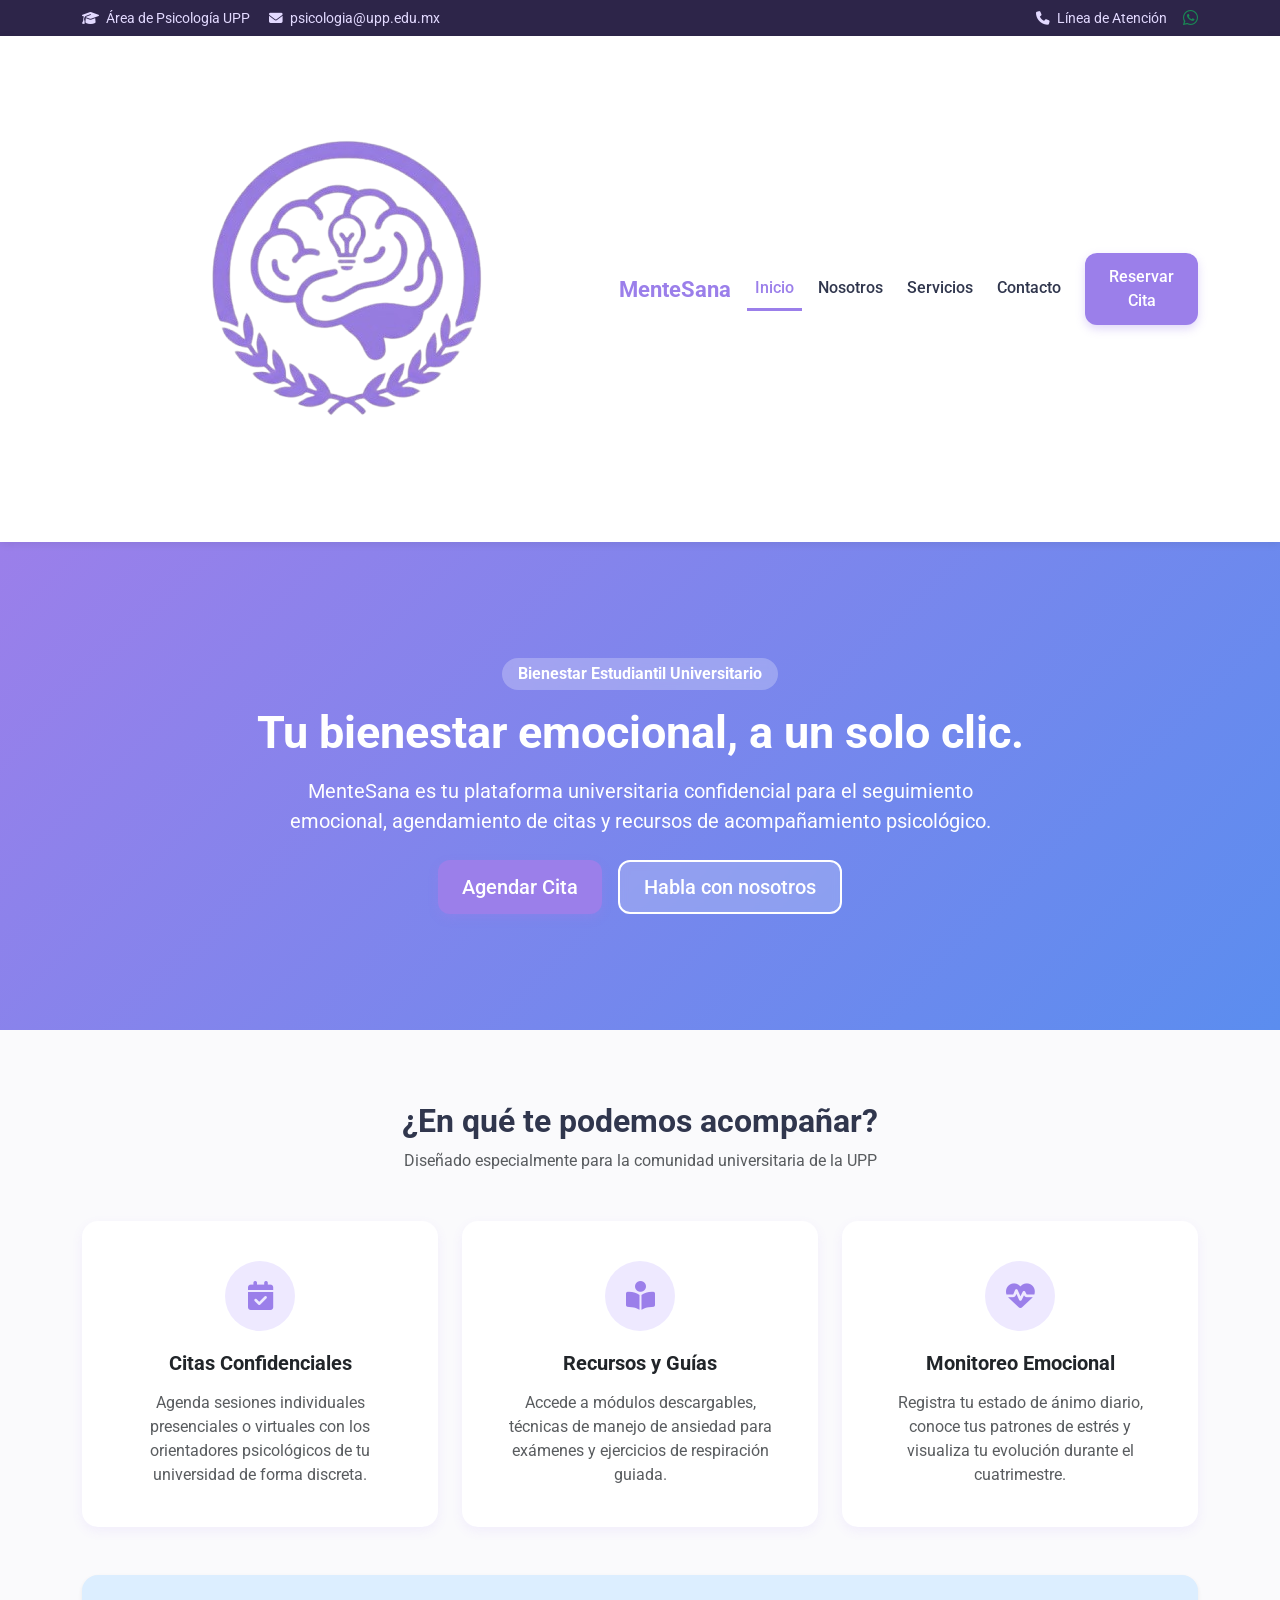
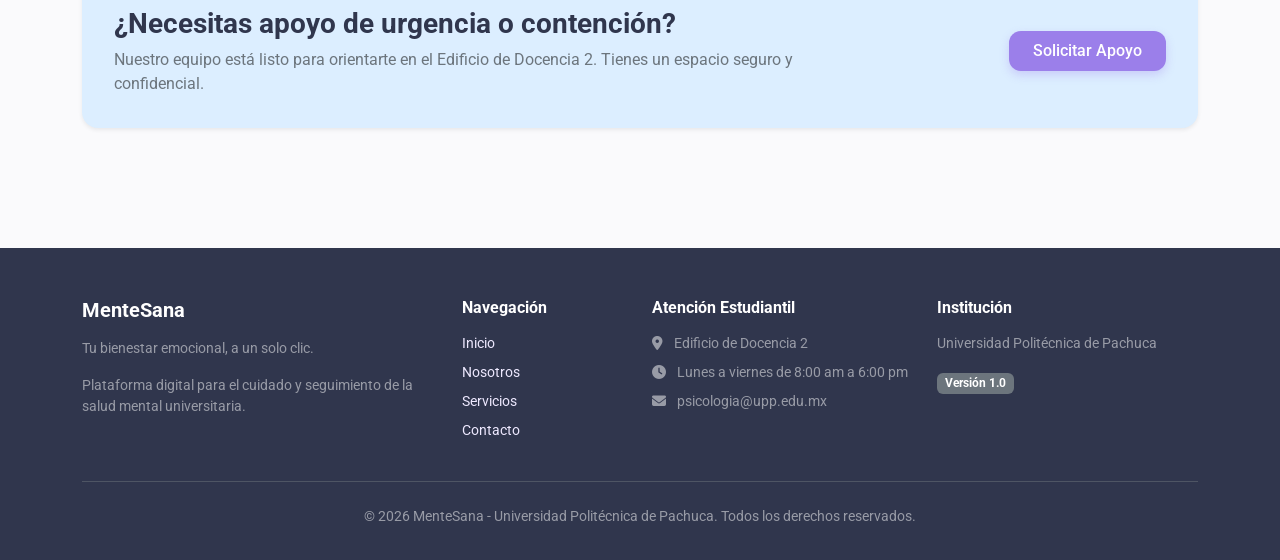
==== commit 45277142: "feat: agrega panel administrativo (RF-007 y RF-010) y enlaza tarjeta de Monitoreo Emocional al formu" ====
--- a/index.html
+++ b/index.html
@@ -110,16 +110,18 @@
                 </div>
             </div>
             <div class="col-md-4">
-                <div class="card card-servicio h-100 p-4 border-0">
-                    <div class="card-body">
-                        <div class="icon-container">
-                            <i class="fa-solid fa-heart-pulse"></i>
-                        </div>
-                        <h3 class="h5 card-title fw-bold mb-3">Monitoreo Emocional</h3>
-                        <p class="card-text text-muted">Registra tu estado de ánimo diario, conoce tus patrones de estrés y visualiza tu evolución durante el cuatrimestre.</p>
-                    </div>
+    <a href="Formularios.html#registro-emocional" class="text-decoration-none text-reset d-block h-100">
+        <div class="card card-servicio h-100 p-4 border-0">
+            <div class="card-body">
+                <div class="icon-container">
+                    <i class="fa-solid fa-heart-pulse"></i>
                 </div>
+                <h3 class="h5 card-title fw-bold mb-3">Monitoreo Emocional</h3>
+                <p class="card-text text-muted">Registra tu estado de ánimo diario, conoce tus patrones de estrés y visualiza tu evolución durante el cuatrimestre.</p>
             </div>
+        </div>
+    </a>
+</div>
         </div>
 
         <!-- BANNER DE SOPORTE UNIVERSITARIO -->
--- a/css/estilos.css
+++ b/css/estilos.css
@@ -1,65 +1,37 @@
 /* ==========================================================================
-   MenteSana - Hoja de Estilos Global (Guía de Estilo Oficial)
+   MenteSana - Guía de Estilo Oficial (Material Design 3 Adaptado)
    ========================================================================== */
 
-/* Importación oficial de la fuente Roboto */
-@import url('https://fonts.googleapis.com/css2?family=Roboto:wght@300;400;500;700&display=swap');
-
-/* --------------------------------------------------------------------------
-   1. Variables de Color Solicitadas (#3)
-   -------------------------------------------------------------------------- */
 :root {
-    /* Paleta Requerida */
+    /* Paleta Oficial */
+    --morado-principal: #9B7FEA;
     --azul-principal: #5B8DEF;
-    --morado-principal: #9B7FEA;
     --azul-claro: #DCEEFF;
     --lavanda: #EEE9FF;
+    --blanco: #FFFFFF;
     --texto-principal: #30364D;
-
-    /* Colores Secundarios y de Apoyo */
-    --blanco: #FFFFFF;
+    
+    /* Variables secundarias */
     --morado-hover: #8563E3;
     --topbar-bg: #2D2549;
     --topbar-text: #E2D9FF;
     --bg-general: #FAFAFC;
-
-    /* ----------------------------------------------------------------------
-       Sistema de Espaciado en múltiplos de 8dp (8px)
-       ---------------------------------------------------------------------- */
-    --space-8: 8px;    /* 1x */
-    --space-16: 16px;  /* 2x */
-    --space-24: 24px;  /* 3x */
-    --space-32: 32px;  /* 4x */
-    --space-40: 40px;  /* 5x */
-    --space-48: 48px;  /* 6x */
-    --space-64: 64px;  /* 8x */
-    --space-80: 80px;  /* 10x */
-}
-
-/* --------------------------------------------------------------------------
-   2. Configuración Base y Tipografía Roboto
-   -------------------------------------------------------------------------- */
-* {
-    box-sizing: border-box;
-}
-
+}
+
+/* Base Body y Tipografía */
 body {
     font-family: 'Roboto', sans-serif;
     color: var(--texto-principal);
     background-color: var(--bg-general);
-    margin: 0;
-    padding: 0;
-}
-
-/* --------------------------------------------------------------------------
-   3. Top Bar Superior (Info Rápida)
+}
+
+/* --------------------------------------------------------------------------
+   1. Top Bar Superior (Contactos / Info Rápida)
    -------------------------------------------------------------------------- */
 .top-bar {
     background-color: var(--topbar-bg);
     color: var(--topbar-text);
     font-size: 0.85rem;
-    padding-top: var(--space-8);
-    padding-bottom: var(--space-8);
 }
 
 .top-bar a {
@@ -73,13 +45,13 @@
 }
 
 /* --------------------------------------------------------------------------
-   4. Barra de Navegación (Navbar)
+   2. Navbar Principal
    -------------------------------------------------------------------------- */
 .navbar-mentesana {
     background-color: var(--blanco);
     box-shadow: 0px 2px 8px rgba(0, 0, 0, 0.08);
-    padding-top: var(--space-16);
-    padding-bottom: var(--space-16);
+    padding-top: 0.75rem;
+    padding-bottom: 0.75rem;
 }
 
 .navbar-mentesana .navbar-brand {
@@ -91,7 +63,7 @@
 .navbar-mentesana .nav-link {
     color: var(--texto-principal);
     font-weight: 500;
-    padding: var(--space-8) var(--space-16);
+    padding: 0.5rem 1rem;
     transition: all 0.2s ease;
 }
 
@@ -103,8 +75,8 @@
 
 /* Placeholder para el Logo */
 .logo-placeholder {
-    width: 40px;
-    height: 40px;
+    width: 42px;
+    height: 42px;
     border-radius: 50%;
     border: 2px dashed var(--morado-principal);
     background-color: var(--lavanda);
@@ -114,38 +86,51 @@
 }
 
 /* --------------------------------------------------------------------------
-   5. Hero / Banner Principal
+   3. Hero / Banner Principal
    -------------------------------------------------------------------------- */
 .hero-section {
     position: relative;
+    /* Fondo con degradado sobrio en lugar de la imagen */
     background: linear-gradient(135deg, var(--morado-principal), var(--azul-principal));
     color: var(--blanco);
-    padding-top: var(--space-80);
-    padding-bottom: var(--space-80);
+    padding: 100px 0;
 }
 
 .hero-section h1 {
     font-size: 2.8rem;
     font-weight: 700;
-    margin-bottom: var(--space-16);
 }
 
 .hero-section p {
     font-size: 1.25rem;
     font-weight: 400;
-    margin-bottom: var(--space-32);
-}
-
-/* --------------------------------------------------------------------------
-   6. Botones Institucionales
+}
+
+/* Placeholder para la imagen principal del Hero */
+.hero-img-placeholder {
+    width: 100%;
+    max-width: 500px;
+    height: 250px;
+    margin: 0 auto;
+    border: 2px dashed rgba(255, 255, 255, 0.6);
+    border-radius: 16px;
+    background-color: rgba(255, 255, 255, 0.1);
+    display: flex;
+    align-items: center;
+    justify-content: center;
+    color: var(--blanco);
+}
+
+/* --------------------------------------------------------------------------
+   4. Botones (Material Design 3)
    -------------------------------------------------------------------------- */
 .btn-morado {
     background-color: var(--morado-principal);
     color: var(--blanco);
-    border-radius: var(--space-16);
+    border-radius: 12px;
     font-weight: 500;
     border: none;
-    padding: var(--space-16) var(--space-32);
+    padding: 12px 28px;
     box-shadow: 0 4px 10px rgba(155, 127, 234, 0.3);
     transition: all 0.3s ease;
 }
@@ -161,9 +146,9 @@
     background-color: rgba(255, 255, 255, 0.2);
     color: var(--blanco);
     border: 2px solid var(--blanco);
-    border-radius: var(--space-16);
+    border-radius: 12px;
     font-weight: 500;
-    padding: var(--space-16) var(--space-32);
+    padding: 10px 26px;
     backdrop-filter: blur(4px);
     transition: all 0.3s ease;
 }
@@ -175,52 +160,49 @@
 }
 
 /* --------------------------------------------------------------------------
-   7. Tarjetas y Módulos
+   5. Tarjetas y Módulos
    -------------------------------------------------------------------------- */
 .card-servicio {
     background-color: var(--blanco);
     border: 1px solid var(--lavanda);
-    border-radius: var(--space-16);
-    padding: var(--space-24);
+    border-radius: 16px;
     transition: all 0.3s ease;
     box-shadow: 0 2px 8px rgba(0,0,0,0.04);
 }
 
 .card-servicio:hover {
-    transform: translateY(-4px);
+    transform: translateY(-5px);
     box-shadow: 0 8px 20px rgba(155, 127, 234, 0.18);
     border-color: var(--morado-principal);
 }
 
 .icon-container {
-    width: 64px;
-    height: 64px;
+    width: 70px;
+    height: 70px;
     background-color: var(--lavanda);
     color: var(--morado-principal);
     border-radius: 50%;
     display: flex;
     align-items: center;
     justify-content: center;
-    margin: 0 auto var(--space-16);
+    margin: 0 auto 1.25rem;
     font-size: 1.8rem;
 }
 
 .uni-banner {
     background-color: var(--lavanda);
-    border-radius: var(--space-24);
-    padding: var(--space-40);
-    margin-top: var(--space-48);
-    margin-bottom: var(--space-48);
-}
-
-/* --------------------------------------------------------------------------
-   8. Pie de Página (Footer)
+    border-radius: 20px;
+    padding: 40px;
+}
+
+/* --------------------------------------------------------------------------
+   6. Footer (Pie de Página)
    -------------------------------------------------------------------------- */
 .footer-mentesana {
     background-color: var(--texto-principal);
     color: var(--blanco);
-    padding-top: var(--space-48);
-    padding-bottom: var(--space-24);
+    padding-top: 50px;
+    padding-bottom: 25px;
 }
 
 .footer-mentesana a {
@@ -232,11 +214,108 @@
 .footer-mentesana a:hover {
     color: var(--blanco);
 }
-/* Logo en Navbar */
-.logo-nav {
-    width: 40px;
-    height: 40px;
-    object-fit: cover;
-    border-radius: 50%;
-    border: 2px solid var(--morado-principal);
+/* AJUSTES RESPONSIVOS Y MENÚ OFFCANVAS*/
+
+/* Evitar desbordamiento horizontal en toda la página */
+html, body {
+    overflow-x: hidden;
+}
+
+/* Estilos del cajón lateral - coincidiendo con la guía de estilo */
+.offcanvas {
+    --bs-offcanvas-bg: var(--blanco);
+    --bs-offcanvas-border-color: var(--lavanda);
+}
+
+.offcanvas-header {
+    background-color: var(--azul-claro);
+}
+
+.offcanvas-body .nav-link {
+    font-size: 1rem;
+    padding: 0.75rem 1rem;
+    border-radius: 8px;
+    margin-bottom: 0.25rem;
+}
+
+.offcanvas-body .nav-link:hover,
+.offcanvas-body .nav-link.active {
+    background-color: var(--lavanda);
+    border-bottom: none;
+}
+
+/* Ajustes para pantallas pequeñas (< 768px) */
+@media (max-width: 768px) {
+    .container {
+        padding-left: 16px;
+        padding-right: 16px;
+    }
+}
+
+/* TAREA 2 — ESTILOS: Contacto, Formularios y Modales */
+
+/* Tarjetas de formulario — misma guía de estilo */
+.card-servicio {
+    border: none;
+    border-radius: 1rem;
+    box-shadow: 0 4px 12px rgba(139, 92, 246, 0.08);
+    transition: transform 0.3s ease, box-shadow 0.3s ease;
+}
+
+.card-servicio:hover {
+    transform: translateY(-4px);
+    box-shadow: 0 8px 20px rgba(139, 92, 246, 0.12);
+}
+
+/* Campos de formulario — coherencia visual */
+.form-control, .form-select {
+    border-radius: 0.5rem;
+    border-color: var(--lavanda);
+    padding: 0.6rem 1rem;
+}
+
+.form-control:focus, .form-select:focus {
+    border-color: var(--morado-principal);
+    box-shadow: 0 0 0 0.25rem rgba(139, 92, 246, 0.25);
+}
+
+/* Etiquetas y textos */
+.form-label {
+    color: var(--texto-oscuro);
+}
+
+.form-text {
+    font-size: 0.8rem;
+    color: var(--gris-texto);
+}
+
+/* Sección de ubicación */
+.uni-banner {
+    background-color: var(--azul-claro);
+    border-radius: 1rem;
+    padding: 2rem;
+}
+
+/* Modales — alineación con paleta */
+.modal-header {
+    border-bottom: 2px solid var(--lavanda);
+}
+
+.modal-footer {
+    border-top: 2px solid var(--lavanda);
+}
+
+/* Validación visual HTML5 */
+.form-control:required:valid,
+.form-select:required:valid {
+    border-color: #10b981;
+    background-image: url("data:image/svg+xml,%3csvg xmlns='http://www.w3.org/2000/svg' viewBox='0 0 8 8'%3e%3cpath fill='%2310b981' d='M2.3 6.73L.6 4.53l-.8.8 2.45 2.45L7.2 2l-.8-.8-4.1 4.1z'/%3e%3c/svg%3e");
+    background-repeat: no-repeat;
+    background-position: right 0.75rem center;
+    background-size: 1rem 1rem;
+}
+
+.form-control:invalid:not(:placeholder-shown),
+.form-select:invalid:not(:placeholder-shown) {
+    border-color: #ef4444;
 }
